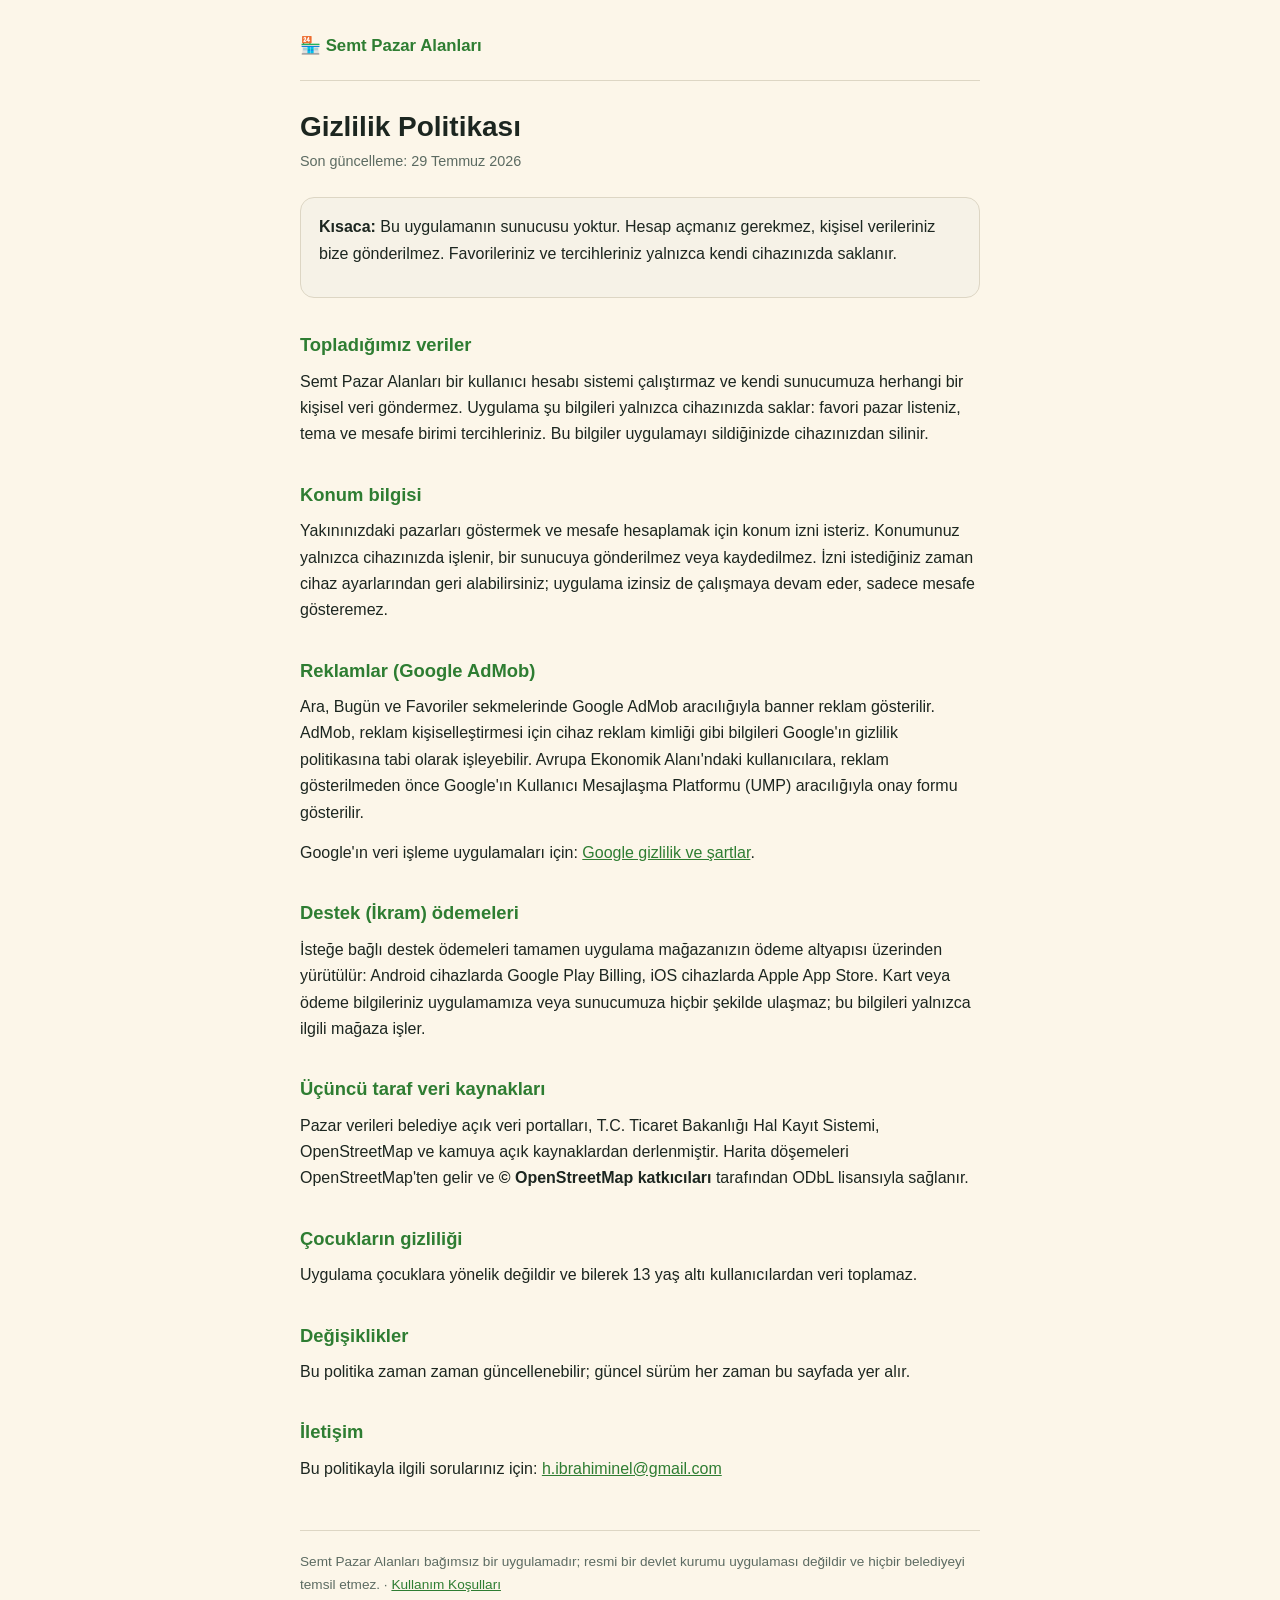
==== gizlilik.html @ 7511837a "Semt Pazar Alanları yasal sayfaları (gizlilik politikası, kullanım koşulları)" ====
<!doctype html>
<html lang="tr">
<head>
<meta charset="utf-8">
<meta name="viewport" content="width=device-width, initial-scale=1">
<title>Gizlilik Politikası — Semt Pazar Alanları</title>
<meta name="description" content="Semt Pazar Alanları uygulamasının gizlilik politikası: toplanan veriler, konum bilgisi, reklamlar ve destek ödemeleri.">
<link rel="stylesheet" href="style.css">
</head>
<body>
<div class="sarmal">

<header class="ust">
  <a class="marka" href="index.html">🏪 Semt Pazar Alanları</a>
</header>

<h1>Gizlilik Politikası</h1>
<p class="tarih">Son güncelleme: 29 Temmuz 2026</p>

<div class="kutu">
  <p><strong>Kısaca:</strong> Bu uygulamanın sunucusu yoktur. Hesap açmanız gerekmez,
  kişisel verileriniz bize gönderilmez. Favorileriniz ve tercihleriniz yalnızca
  kendi cihazınızda saklanır.</p>
</div>

<h2>Topladığımız veriler</h2>
<p>Semt Pazar Alanları bir kullanıcı hesabı sistemi çalıştırmaz ve kendi sunucumuza
herhangi bir kişisel veri göndermez. Uygulama şu bilgileri yalnızca cihazınızda saklar:
favori pazar listeniz, tema ve mesafe birimi tercihleriniz. Bu bilgiler uygulamayı
sildiğinizde cihazınızdan silinir.</p>

<h2>Konum bilgisi</h2>
<p>Yakınınızdaki pazarları göstermek ve mesafe hesaplamak için konum izni isteriz.
Konumunuz yalnızca cihazınızda işlenir, bir sunucuya gönderilmez veya kaydedilmez.
İzni istediğiniz zaman cihaz ayarlarından geri alabilirsiniz; uygulama izinsiz de
çalışmaya devam eder, sadece mesafe gösteremez.</p>

<h2>Reklamlar (Google AdMob)</h2>
<p>Ara, Bugün ve Favoriler sekmelerinde Google AdMob aracılığıyla banner reklam
gösterilir. AdMob, reklam kişiselleştirmesi için cihaz reklam kimliği gibi bilgileri
Google'ın gizlilik politikasına tabi olarak işleyebilir. Avrupa Ekonomik Alanı'ndaki
kullanıcılara, reklam gösterilmeden önce Google'ın Kullanıcı Mesajlaşma Platformu (UMP)
aracılığıyla onay formu gösterilir.</p>
<p>Google'ın veri işleme uygulamaları için:
<a href="https://policies.google.com/technologies/partner-sites" rel="noopener">Google
gizlilik ve şartlar</a>.</p>

<h2>Destek (İkram) ödemeleri</h2>
<p>İsteğe bağlı destek ödemeleri tamamen uygulama mağazanızın ödeme altyapısı üzerinden
yürütülür: Android cihazlarda Google Play Billing, iOS cihazlarda Apple App Store.
Kart veya ödeme bilgileriniz uygulamamıza veya sunucumuza hiçbir şekilde ulaşmaz;
bu bilgileri yalnızca ilgili mağaza işler.</p>

<h2>Üçüncü taraf veri kaynakları</h2>
<p>Pazar verileri belediye açık veri portalları, T.C. Ticaret Bakanlığı Hal Kayıt
Sistemi, OpenStreetMap ve kamuya açık kaynaklardan derlenmiştir. Harita döşemeleri
OpenStreetMap'ten gelir ve <strong>© OpenStreetMap katkıcıları</strong> tarafından
ODbL lisansıyla sağlanır.</p>

<h2>Çocukların gizliliği</h2>
<p>Uygulama çocuklara yönelik değildir ve bilerek 13 yaş altı kullanıcılardan veri
toplamaz.</p>

<h2>Değişiklikler</h2>
<p>Bu politika zaman zaman güncellenebilir; güncel sürüm her zaman bu sayfada yer alır.</p>

<h2>İletişim</h2>
<p>Bu politikayla ilgili sorularınız için:
<a href="mailto:h.ibrahiminel@gmail.com">h.ibrahiminel@gmail.com</a></p>

<footer>
  Semt Pazar Alanları bağımsız bir uygulamadır; resmi bir devlet kurumu uygulaması
  değildir ve hiçbir belediyeyi temsil etmez.
  · <a href="kullanim-kosullari.html">Kullanım Koşulları</a>
</footer>

</div>
</body>
</html>
---- style.css ----
/* Semt Pazar Alanları — mağaza kaydı için yayınlanan yasal sayfaların stili.
   Uygulamanın paletiyle aynı: yeşil marka rengi, krem zemin, ahşap-turuncu aksan. */

:root {
  --yesil: #2e7d32;
  --yesil-canli: #43a047;
  --koyu-yesil: #14301f;
  --turuncu: #e2792e;
  --krem: #f6f2e7;
  --zemin: #fcf6e9;
  --metin: #1c2620;
  --soluk: #5c6b62;
  --kenar: #ddd6c4;
}

@media (prefers-color-scheme: dark) {
  :root {
    --zemin: #0e1d14;
    --krem: #17321f;
    --metin: #e8efe9;
    --soluk: #9aa79e;
    --kenar: #24422e;
    --yesil: #7cc47f;
  }
}

* { box-sizing: border-box; }

body {
  margin: 0;
  padding: 0;
  background: var(--zemin);
  color: var(--metin);
  font-family: -apple-system, BlinkMacSystemFont, "Segoe UI", Roboto,
    "Helvetica Neue", Arial, sans-serif;
  line-height: 1.65;
  -webkit-text-size-adjust: 100%;
}

.sarmal {
  max-width: 720px;
  margin: 0 auto;
  padding: 32px 20px 64px;
}

header.ust {
  border-bottom: 1px solid var(--kenar);
  padding-bottom: 20px;
  margin-bottom: 28px;
}

header.ust .marka {
  display: flex;
  align-items: center;
  gap: 10px;
  font-weight: 700;
  color: var(--yesil);
  text-decoration: none;
  font-size: 1.05rem;
}

h1 {
  font-size: 1.75rem;
  line-height: 1.25;
  margin: 18px 0 6px;
}

h2 {
  font-size: 1.15rem;
  margin: 32px 0 8px;
  color: var(--yesil);
}

.tarih {
  color: var(--soluk);
  font-size: 0.9rem;
  margin: 0;
}

p { margin: 0 0 14px; }

a { color: var(--yesil); }

.kutu {
  background: var(--krem);
  border: 1px solid var(--kenar);
  border-radius: 14px;
  padding: 16px 18px;
  margin: 24px 0;
}

.kutu.vurgu {
  border-color: var(--turuncu);
  background: color-mix(in srgb, var(--turuncu) 8%, var(--krem));
}

.baglantilar {
  list-style: none;
  padding: 0;
  margin: 24px 0 0;
}

.baglantilar li { margin-bottom: 10px; }

.baglantilar a {
  display: block;
  padding: 14px 16px;
  background: var(--krem);
  border: 1px solid var(--kenar);
  border-radius: 12px;
  text-decoration: none;
  font-weight: 600;
}

.baglantilar a:hover { border-color: var(--yesil); }

footer {
  margin-top: 48px;
  padding-top: 20px;
  border-top: 1px solid var(--kenar);
  color: var(--soluk);
  font-size: 0.85rem;
}
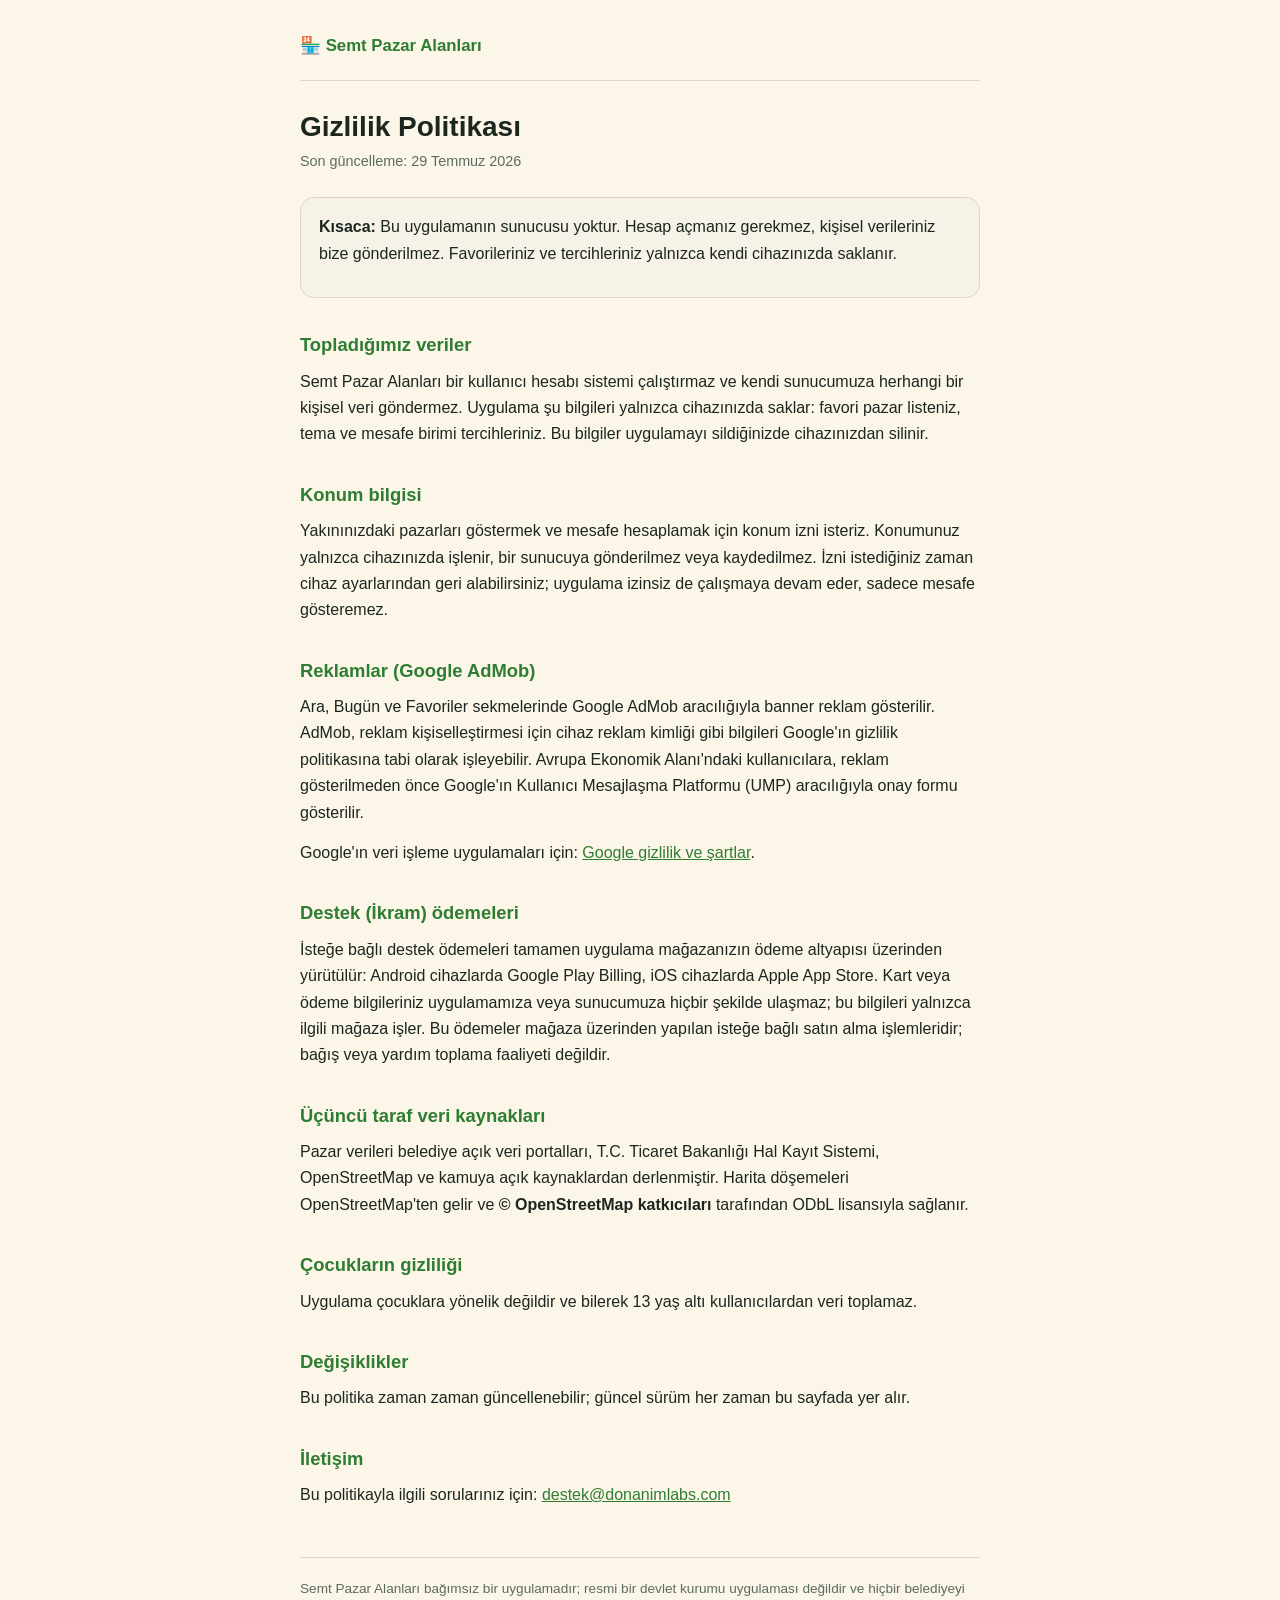
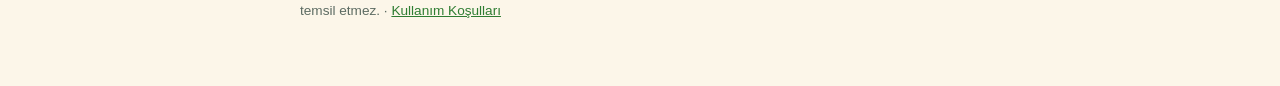
==== commit 7fe85571: "İletişim adresi destek@donanimlabs.com; destek ödemesi metni yasal olarak netleştirildi" ====
--- a/gizlilik.html
+++ b/gizlilik.html
@@ -49,7 +49,8 @@
 <p>İsteğe bağlı destek ödemeleri tamamen uygulama mağazanızın ödeme altyapısı üzerinden
 yürütülür: Android cihazlarda Google Play Billing, iOS cihazlarda Apple App Store.
 Kart veya ödeme bilgileriniz uygulamamıza veya sunucumuza hiçbir şekilde ulaşmaz;
-bu bilgileri yalnızca ilgili mağaza işler.</p>
+bu bilgileri yalnızca ilgili mağaza işler. Bu ödemeler mağaza üzerinden yapılan
+isteğe bağlı satın alma işlemleridir; bağış veya yardım toplama faaliyeti değildir.</p>
 
 <h2>Üçüncü taraf veri kaynakları</h2>
 <p>Pazar verileri belediye açık veri portalları, T.C. Ticaret Bakanlığı Hal Kayıt
@@ -66,7 +67,7 @@
 
 <h2>İletişim</h2>
 <p>Bu politikayla ilgili sorularınız için:
-<a href="mailto:h.ibrahiminel@gmail.com">h.ibrahiminel@gmail.com</a></p>
+<a href="mailto:destek@donanimlabs.com">destek@donanimlabs.com</a></p>
 
 <footer>
   Semt Pazar Alanları bağımsız bir uygulamadır; resmi bir devlet kurumu uygulaması
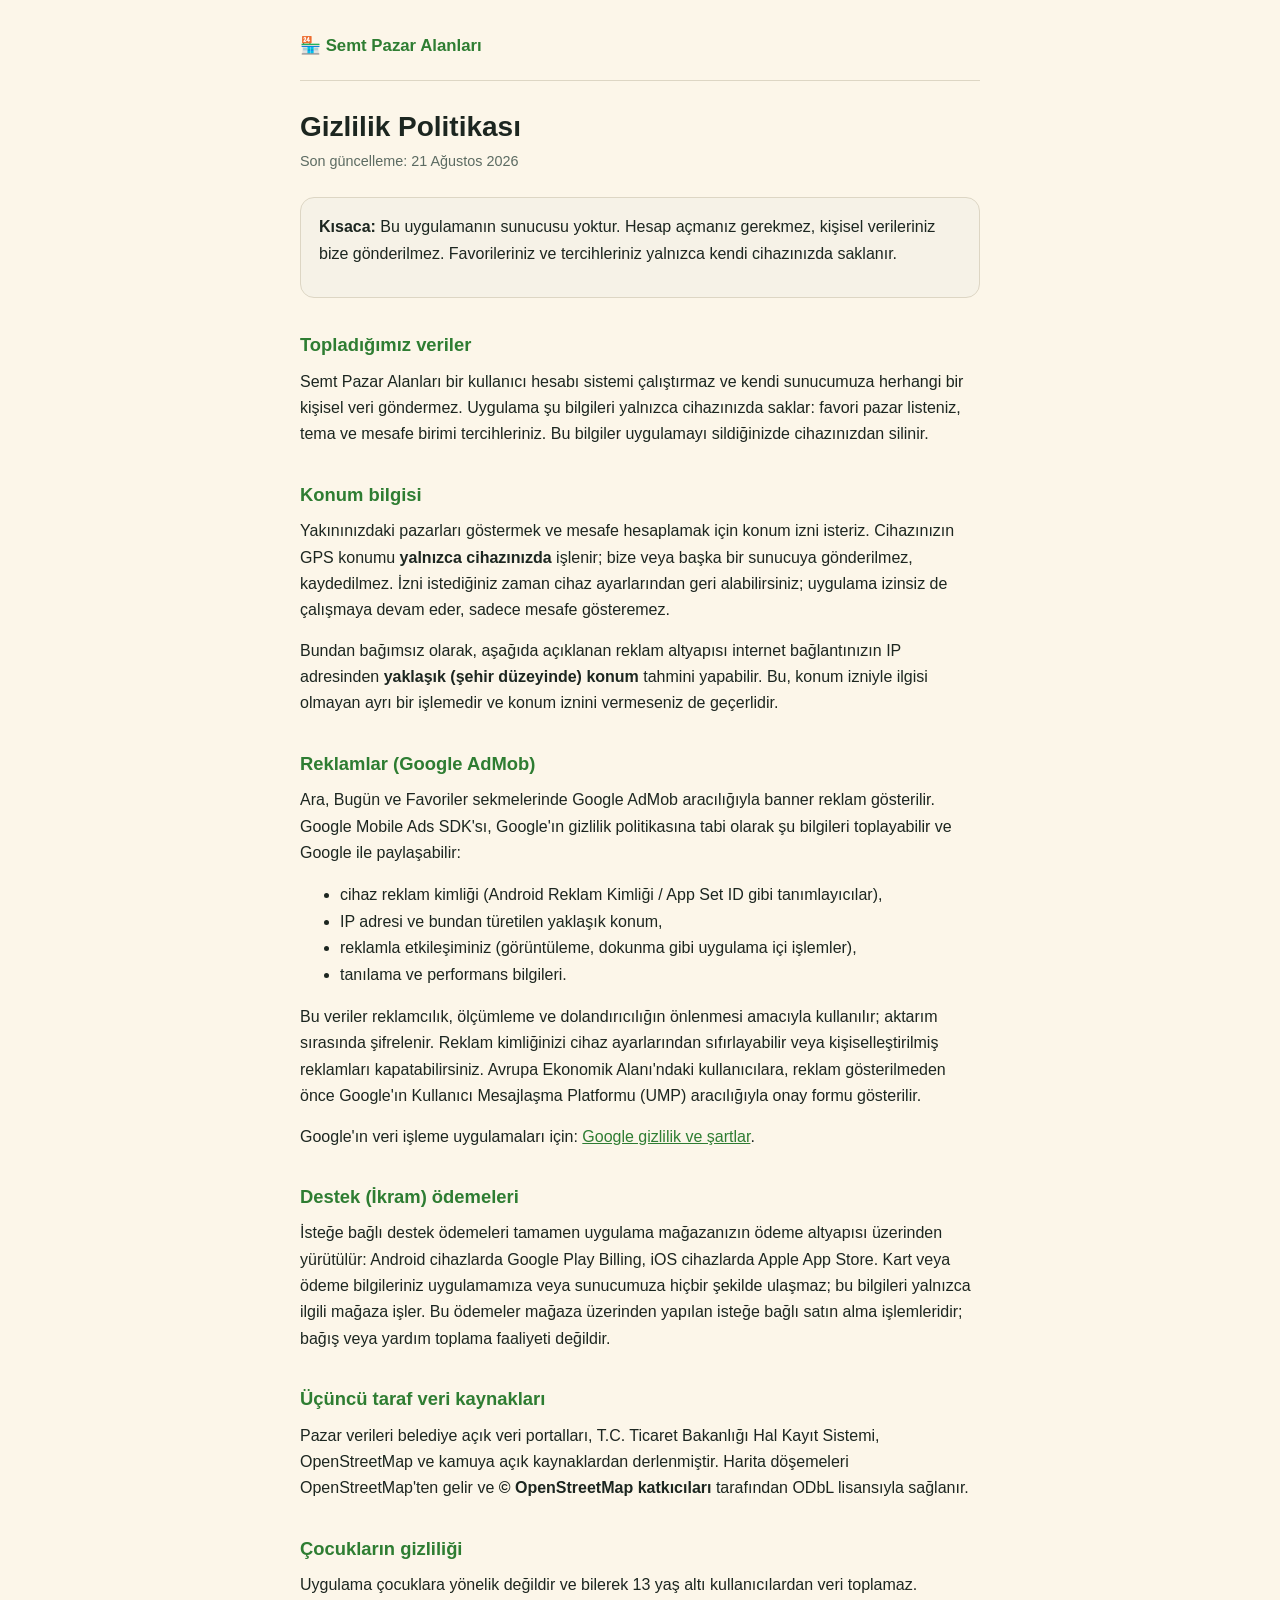
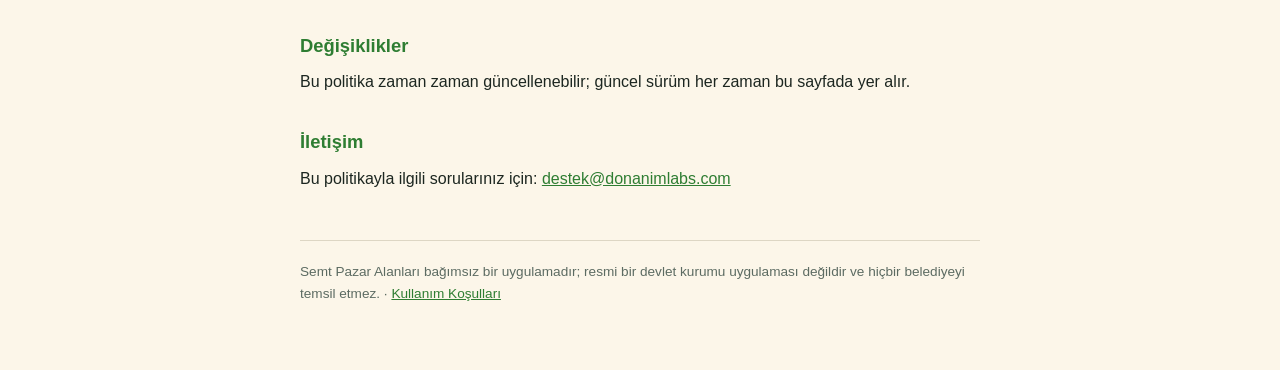
==== commit 80f1246f: "Yasal sayfalar ana repodan senkronlandı" ====
--- a/gizlilik.html
+++ b/gizlilik.html
@@ -15,7 +15,7 @@
 </header>
 
 <h1>Gizlilik Politikası</h1>
-<p class="tarih">Son güncelleme: 29 Temmuz 2026</p>
+<p class="tarih">Son güncelleme: 21 Ağustos 2026</p>
 
 <div class="kutu">
   <p><strong>Kısaca:</strong> Bu uygulamanın sunucusu yoktur. Hesap açmanız gerekmez,
@@ -31,16 +31,30 @@
 
 <h2>Konum bilgisi</h2>
 <p>Yakınınızdaki pazarları göstermek ve mesafe hesaplamak için konum izni isteriz.
-Konumunuz yalnızca cihazınızda işlenir, bir sunucuya gönderilmez veya kaydedilmez.
-İzni istediğiniz zaman cihaz ayarlarından geri alabilirsiniz; uygulama izinsiz de
-çalışmaya devam eder, sadece mesafe gösteremez.</p>
+Cihazınızın GPS konumu <strong>yalnızca cihazınızda</strong> işlenir; bize veya
+başka bir sunucuya gönderilmez, kaydedilmez. İzni istediğiniz zaman cihaz
+ayarlarından geri alabilirsiniz; uygulama izinsiz de çalışmaya devam eder,
+sadece mesafe gösteremez.</p>
+<p>Bundan bağımsız olarak, aşağıda açıklanan reklam altyapısı internet
+bağlantınızın IP adresinden <strong>yaklaşık (şehir düzeyinde) konum</strong>
+tahmini yapabilir. Bu, konum izniyle ilgisi olmayan ayrı bir işlemedir ve konum
+iznini vermeseniz de geçerlidir.</p>
 
 <h2>Reklamlar (Google AdMob)</h2>
 <p>Ara, Bugün ve Favoriler sekmelerinde Google AdMob aracılığıyla banner reklam
-gösterilir. AdMob, reklam kişiselleştirmesi için cihaz reklam kimliği gibi bilgileri
-Google'ın gizlilik politikasına tabi olarak işleyebilir. Avrupa Ekonomik Alanı'ndaki
-kullanıcılara, reklam gösterilmeden önce Google'ın Kullanıcı Mesajlaşma Platformu (UMP)
-aracılığıyla onay formu gösterilir.</p>
+gösterilir. Google Mobile Ads SDK'sı, Google'ın gizlilik politikasına tabi olarak
+şu bilgileri toplayabilir ve Google ile paylaşabilir:</p>
+<ul>
+  <li>cihaz reklam kimliği (Android Reklam Kimliği / App Set ID gibi tanımlayıcılar),</li>
+  <li>IP adresi ve bundan türetilen yaklaşık konum,</li>
+  <li>reklamla etkileşiminiz (görüntüleme, dokunma gibi uygulama içi işlemler),</li>
+  <li>tanılama ve performans bilgileri.</li>
+</ul>
+<p>Bu veriler reklamcılık, ölçümleme ve dolandırıcılığın önlenmesi amacıyla
+kullanılır; aktarım sırasında şifrelenir. Reklam kimliğinizi cihaz ayarlarından
+sıfırlayabilir veya kişiselleştirilmiş reklamları kapatabilirsiniz. Avrupa Ekonomik
+Alanı'ndaki kullanıcılara, reklam gösterilmeden önce Google'ın Kullanıcı Mesajlaşma
+Platformu (UMP) aracılığıyla onay formu gösterilir.</p>
 <p>Google'ın veri işleme uygulamaları için:
 <a href="https://policies.google.com/technologies/partner-sites" rel="noopener">Google
 gizlilik ve şartlar</a>.</p>
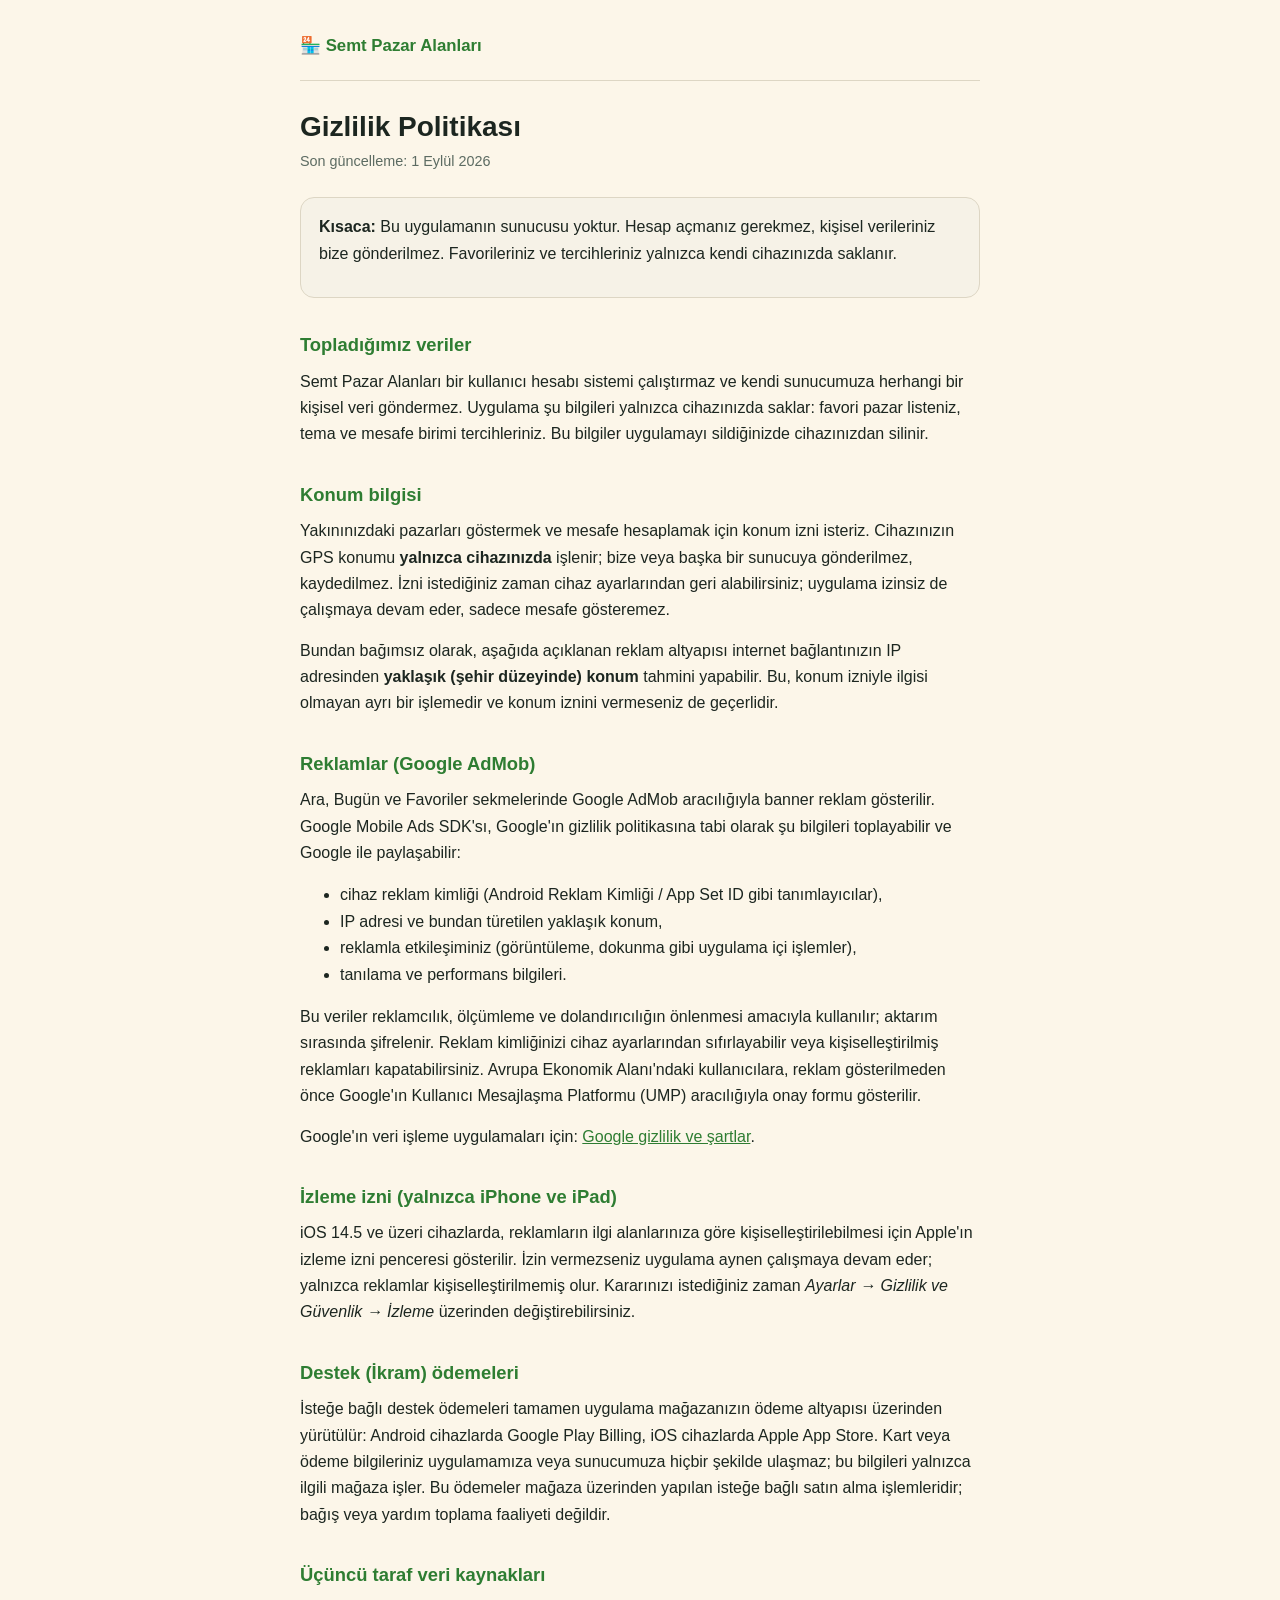
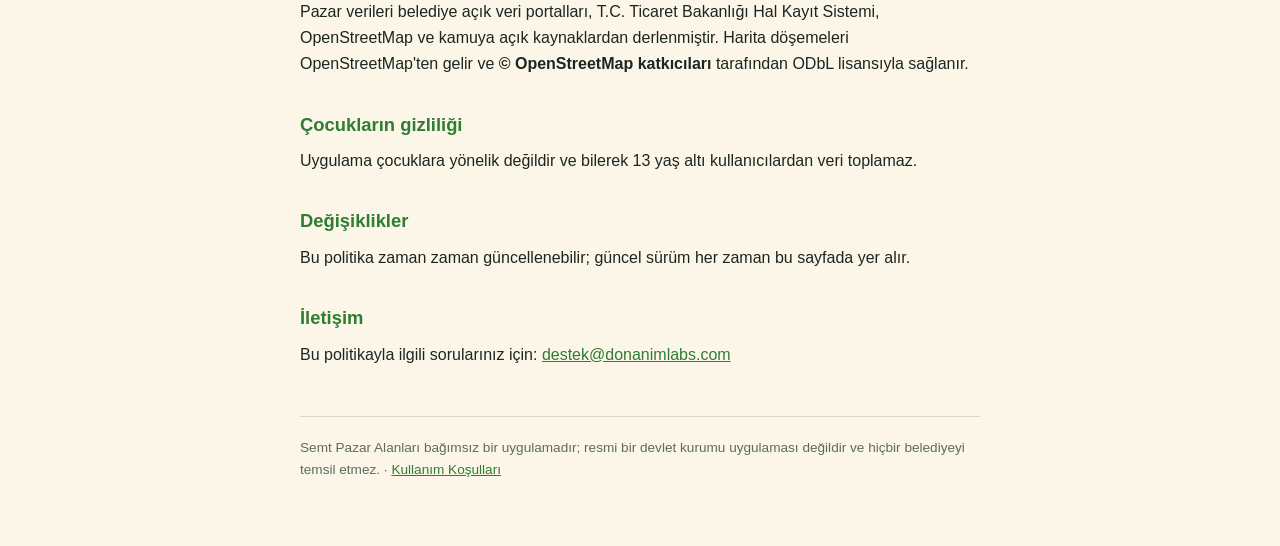
==== commit 320d8554: "iOS izleme izni (ATT) bölümü eklendi" ====
--- a/gizlilik.html
+++ b/gizlilik.html
@@ -15,7 +15,7 @@
 </header>
 
 <h1>Gizlilik Politikası</h1>
-<p class="tarih">Son güncelleme: 21 Ağustos 2026</p>
+<p class="tarih">Son güncelleme: 1 Eylül 2026</p>
 
 <div class="kutu">
   <p><strong>Kısaca:</strong> Bu uygulamanın sunucusu yoktur. Hesap açmanız gerekmez,
@@ -59,6 +59,14 @@
 <a href="https://policies.google.com/technologies/partner-sites" rel="noopener">Google
 gizlilik ve şartlar</a>.</p>
 
+<h2>İzleme izni (yalnızca iPhone ve iPad)</h2>
+<p>iOS 14.5 ve üzeri cihazlarda, reklamların ilgi alanlarınıza göre
+kişiselleştirilebilmesi için Apple'ın izleme izni penceresi gösterilir. İzin
+vermezseniz uygulama aynen çalışmaya devam eder; yalnızca reklamlar
+kişiselleştirilmemiş olur. Kararınızı istediğiniz zaman
+<em>Ayarlar &rarr; Gizlilik ve Güvenlik &rarr; İzleme</em> üzerinden
+değiştirebilirsiniz.</p>
+
 <h2>Destek (İkram) ödemeleri</h2>
 <p>İsteğe bağlı destek ödemeleri tamamen uygulama mağazanızın ödeme altyapısı üzerinden
 yürütülür: Android cihazlarda Google Play Billing, iOS cihazlarda Apple App Store.
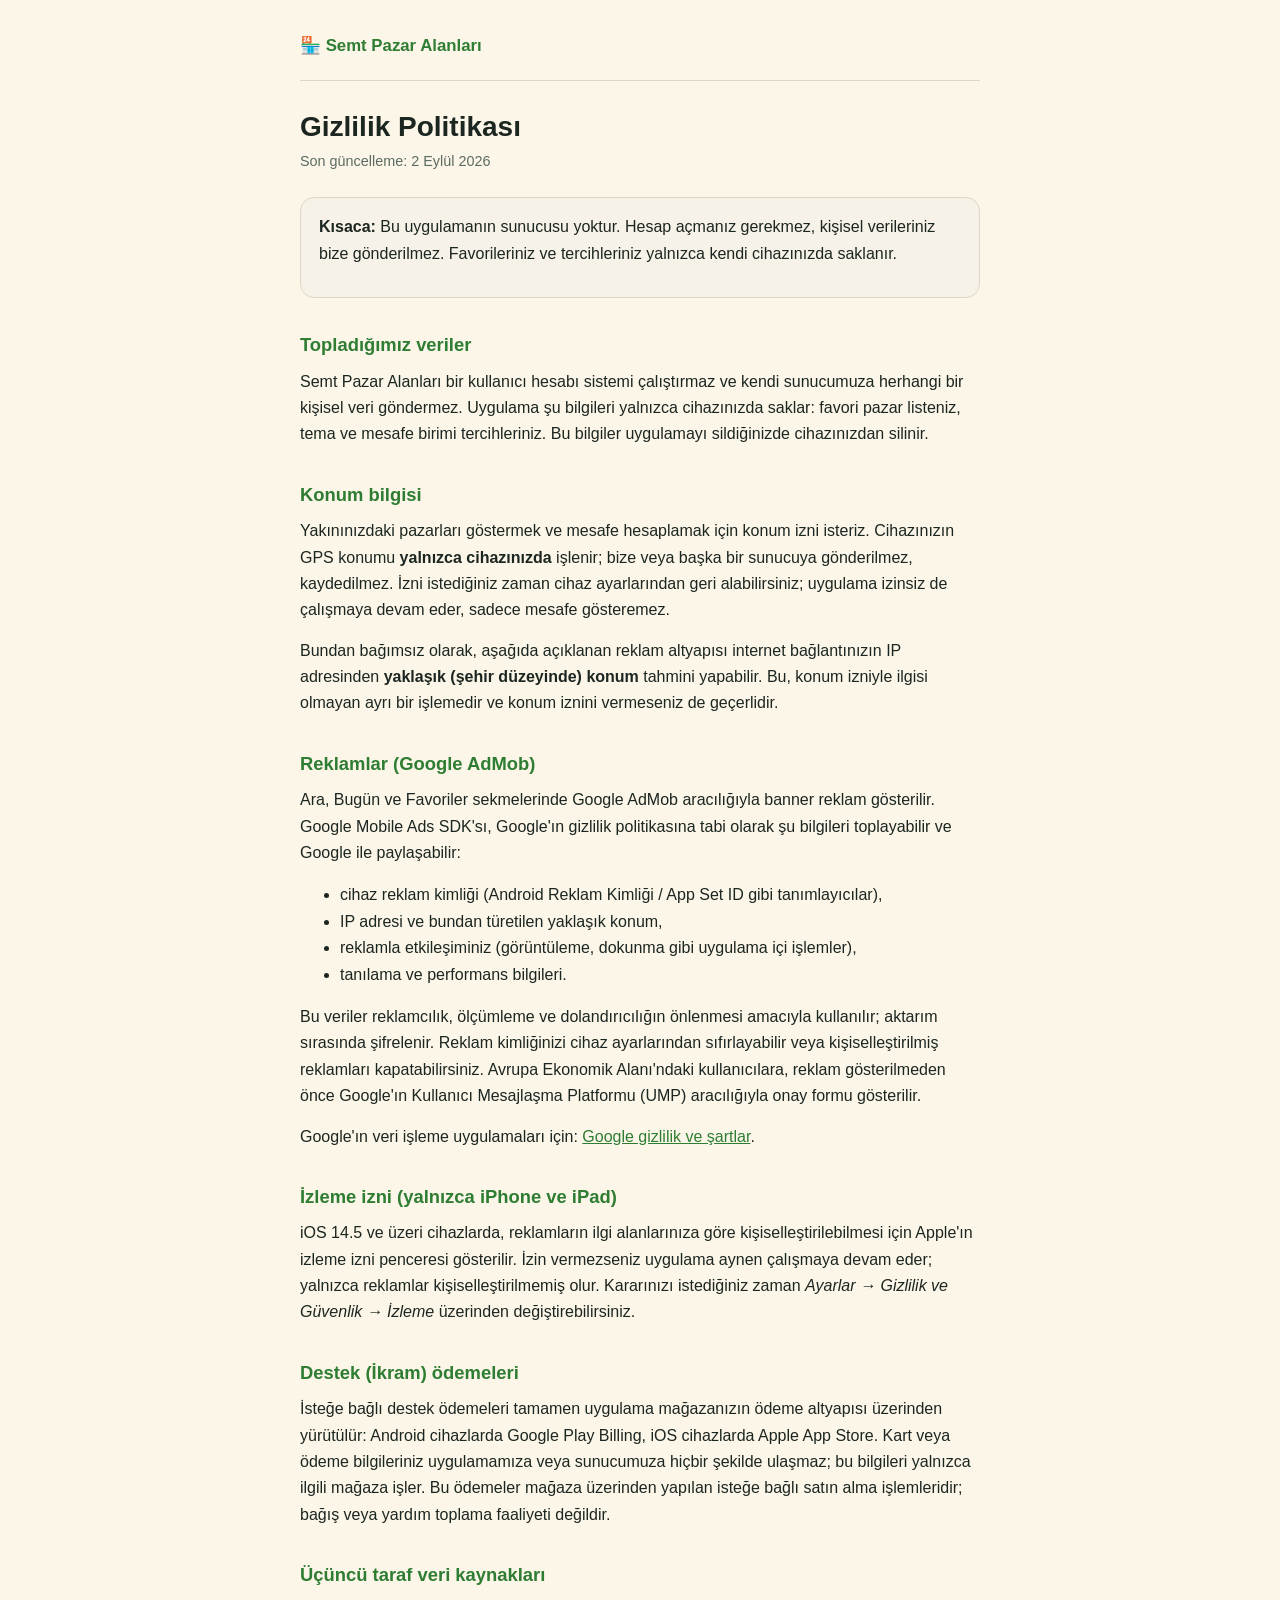
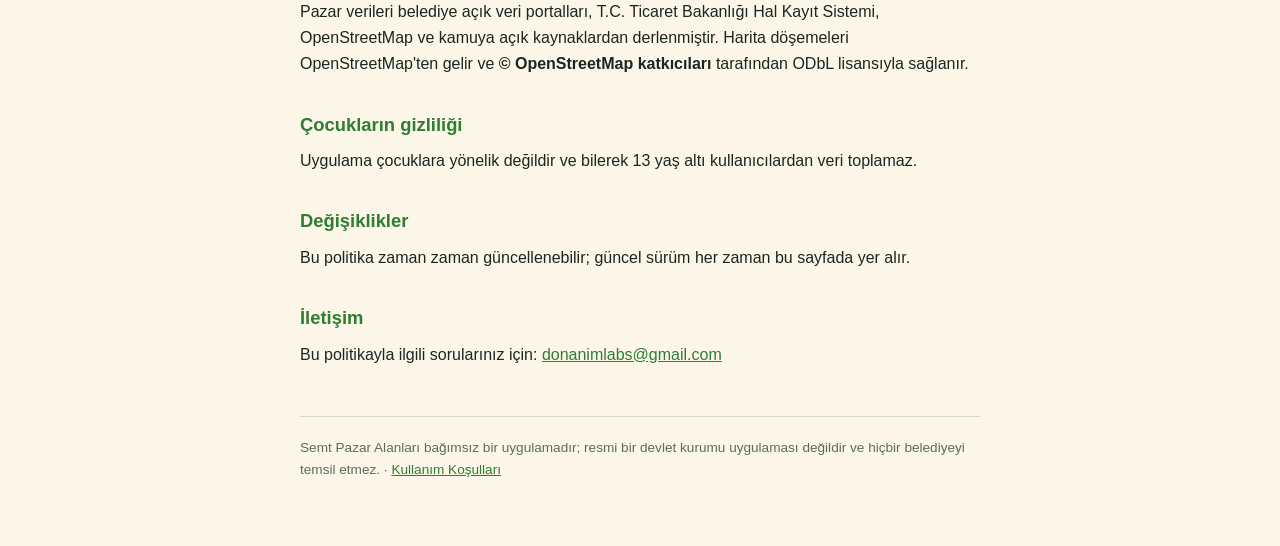
==== commit d628a943: "İletişim adresi donanimlabs@gmail.com olarak güncellendi" ====
--- a/gizlilik.html
+++ b/gizlilik.html
@@ -15,7 +15,7 @@
 </header>
 
 <h1>Gizlilik Politikası</h1>
-<p class="tarih">Son güncelleme: 1 Eylül 2026</p>
+<p class="tarih">Son güncelleme: 2 Eylül 2026</p>
 
 <div class="kutu">
   <p><strong>Kısaca:</strong> Bu uygulamanın sunucusu yoktur. Hesap açmanız gerekmez,
@@ -89,7 +89,7 @@
 
 <h2>İletişim</h2>
 <p>Bu politikayla ilgili sorularınız için:
-<a href="mailto:destek@donanimlabs.com">destek@donanimlabs.com</a></p>
+<a href="mailto:donanimlabs@gmail.com">donanimlabs@gmail.com</a></p>
 
 <footer>
   Semt Pazar Alanları bağımsız bir uygulamadır; resmi bir devlet kurumu uygulaması
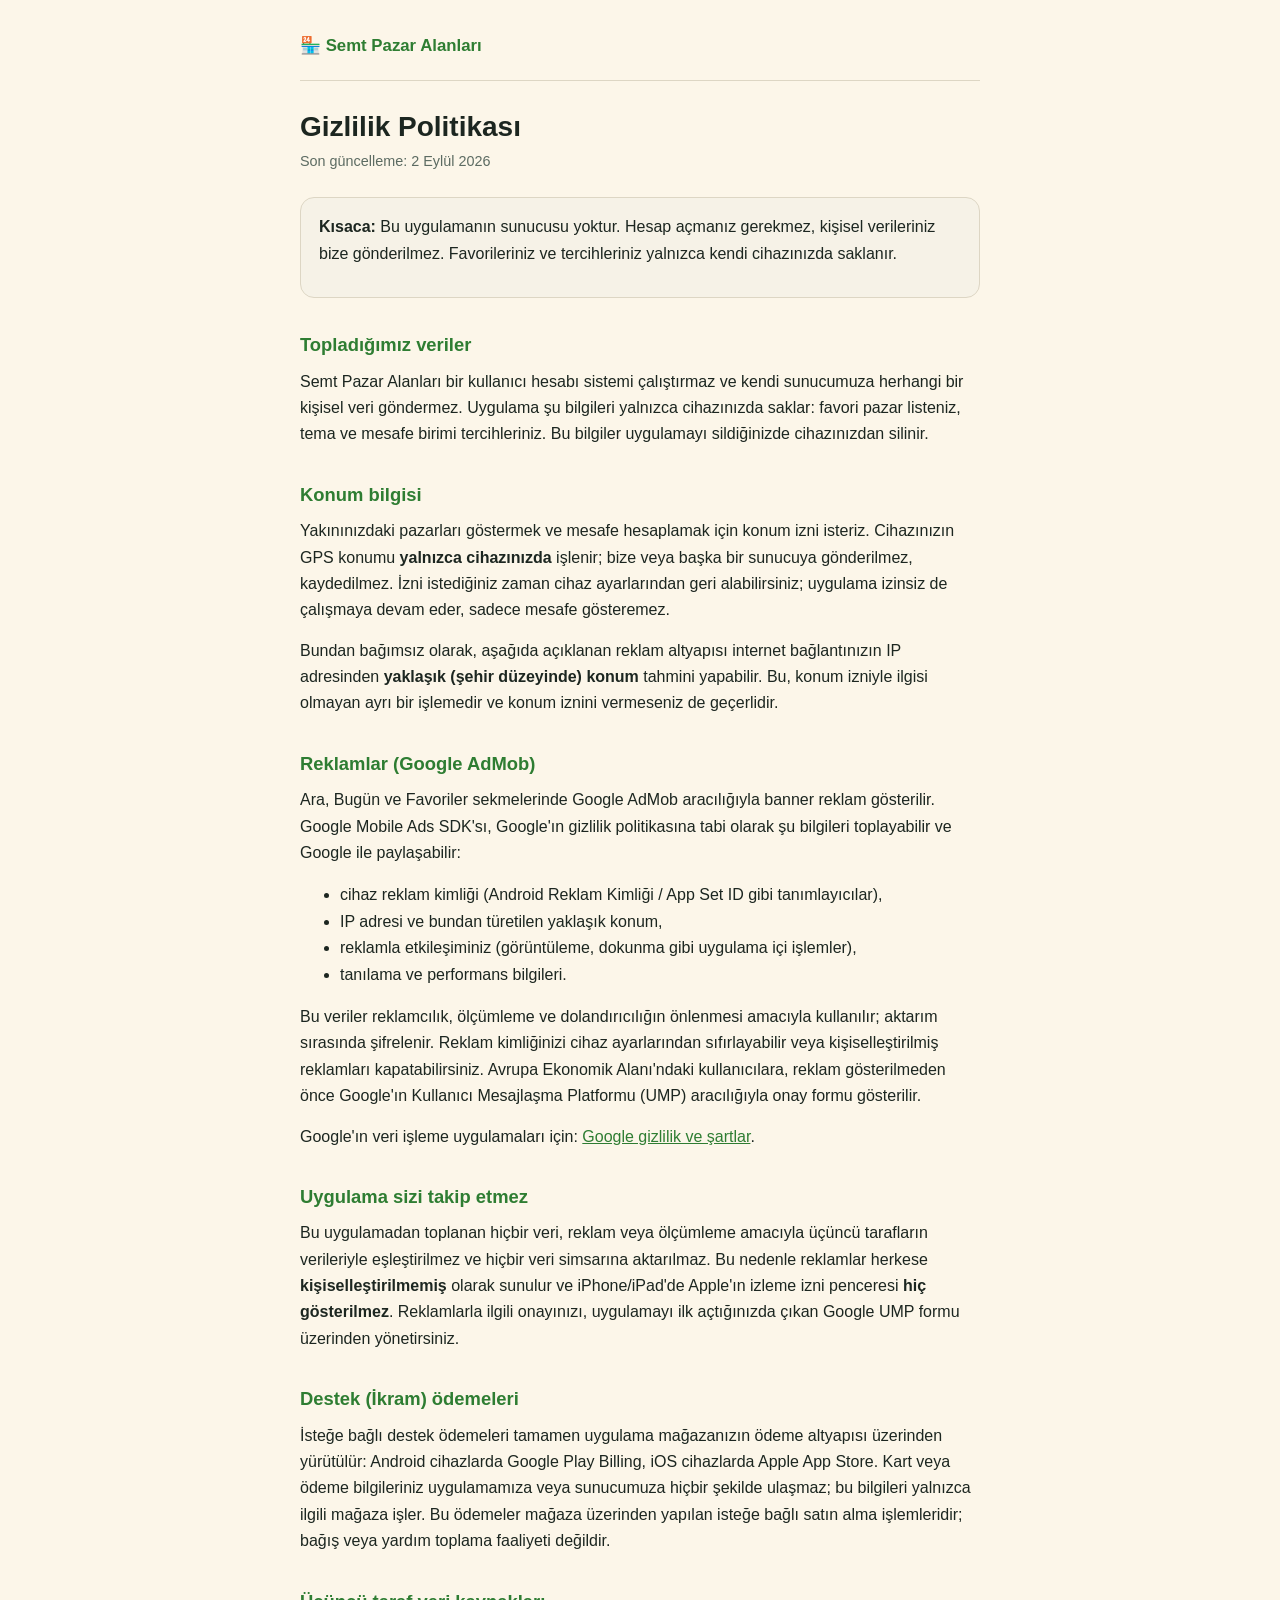
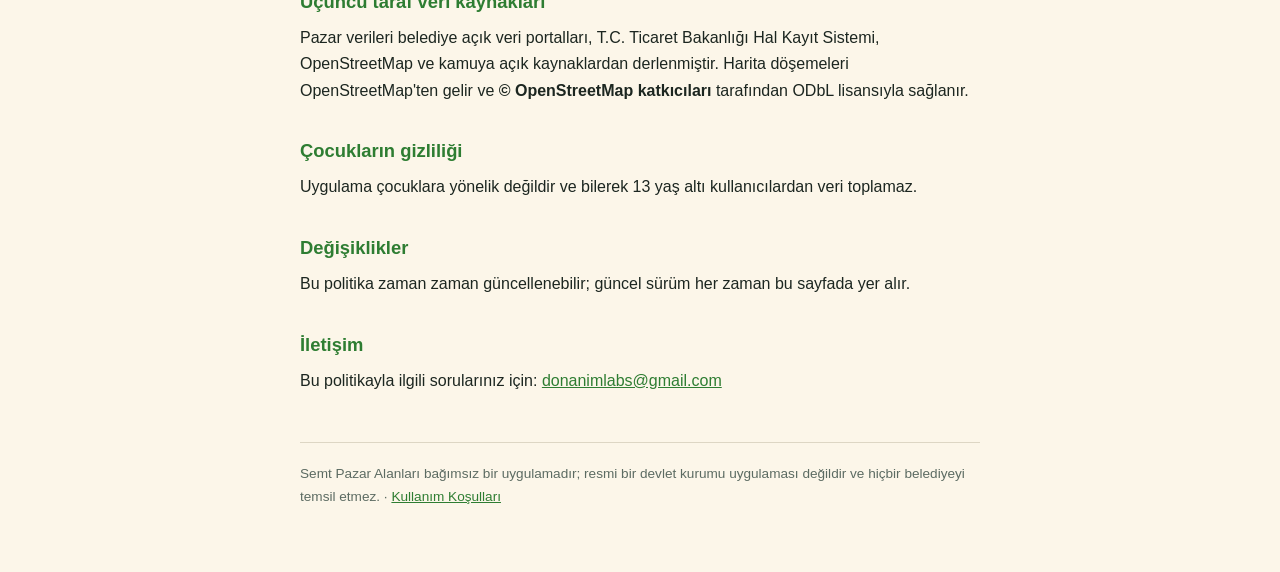
==== commit cae23dde: "Gizlilik: kaldırılan ATT izleme izni bölümü çıkarıldı, 'uygulama sizi takip etmez' eklendi" ====
--- a/gizlilik.html
+++ b/gizlilik.html
@@ -59,13 +59,13 @@
 <a href="https://policies.google.com/technologies/partner-sites" rel="noopener">Google
 gizlilik ve şartlar</a>.</p>
 
-<h2>İzleme izni (yalnızca iPhone ve iPad)</h2>
-<p>iOS 14.5 ve üzeri cihazlarda, reklamların ilgi alanlarınıza göre
-kişiselleştirilebilmesi için Apple'ın izleme izni penceresi gösterilir. İzin
-vermezseniz uygulama aynen çalışmaya devam eder; yalnızca reklamlar
-kişiselleştirilmemiş olur. Kararınızı istediğiniz zaman
-<em>Ayarlar &rarr; Gizlilik ve Güvenlik &rarr; İzleme</em> üzerinden
-değiştirebilirsiniz.</p>
+<h2>Uygulama sizi takip etmez</h2>
+<p>Bu uygulamadan toplanan hiçbir veri, reklam veya ölçümleme amacıyla üçüncü
+tarafların verileriyle eşleştirilmez ve hiçbir veri simsarına aktarılmaz.
+Bu nedenle reklamlar herkese <strong>kişiselleştirilmemiş</strong> olarak
+sunulur ve iPhone/iPad'de Apple'ın izleme izni penceresi <strong>hiç
+gösterilmez</strong>. Reklamlarla ilgili onayınızı, uygulamayı ilk açtığınızda
+çıkan Google UMP formu üzerinden yönetirsiniz.</p>
 
 <h2>Destek (İkram) ödemeleri</h2>
 <p>İsteğe bağlı destek ödemeleri tamamen uygulama mağazanızın ödeme altyapısı üzerinden
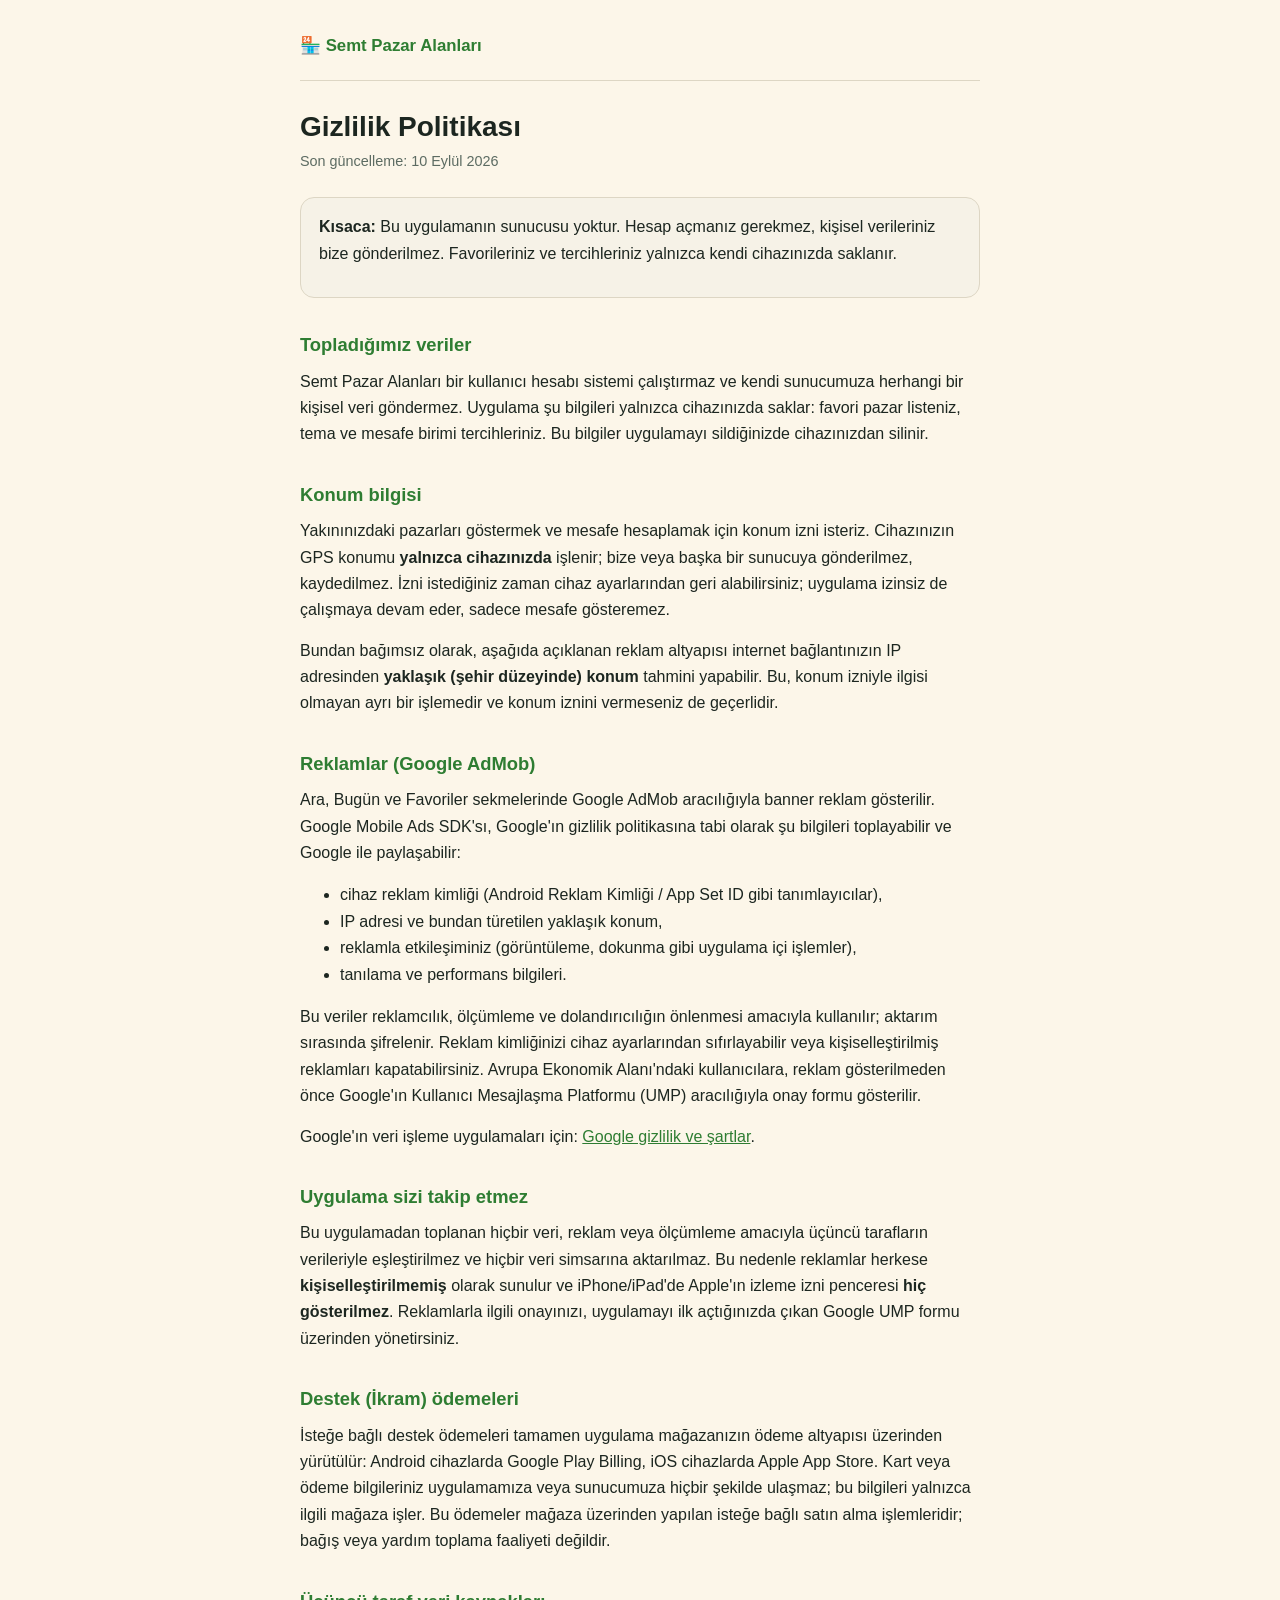
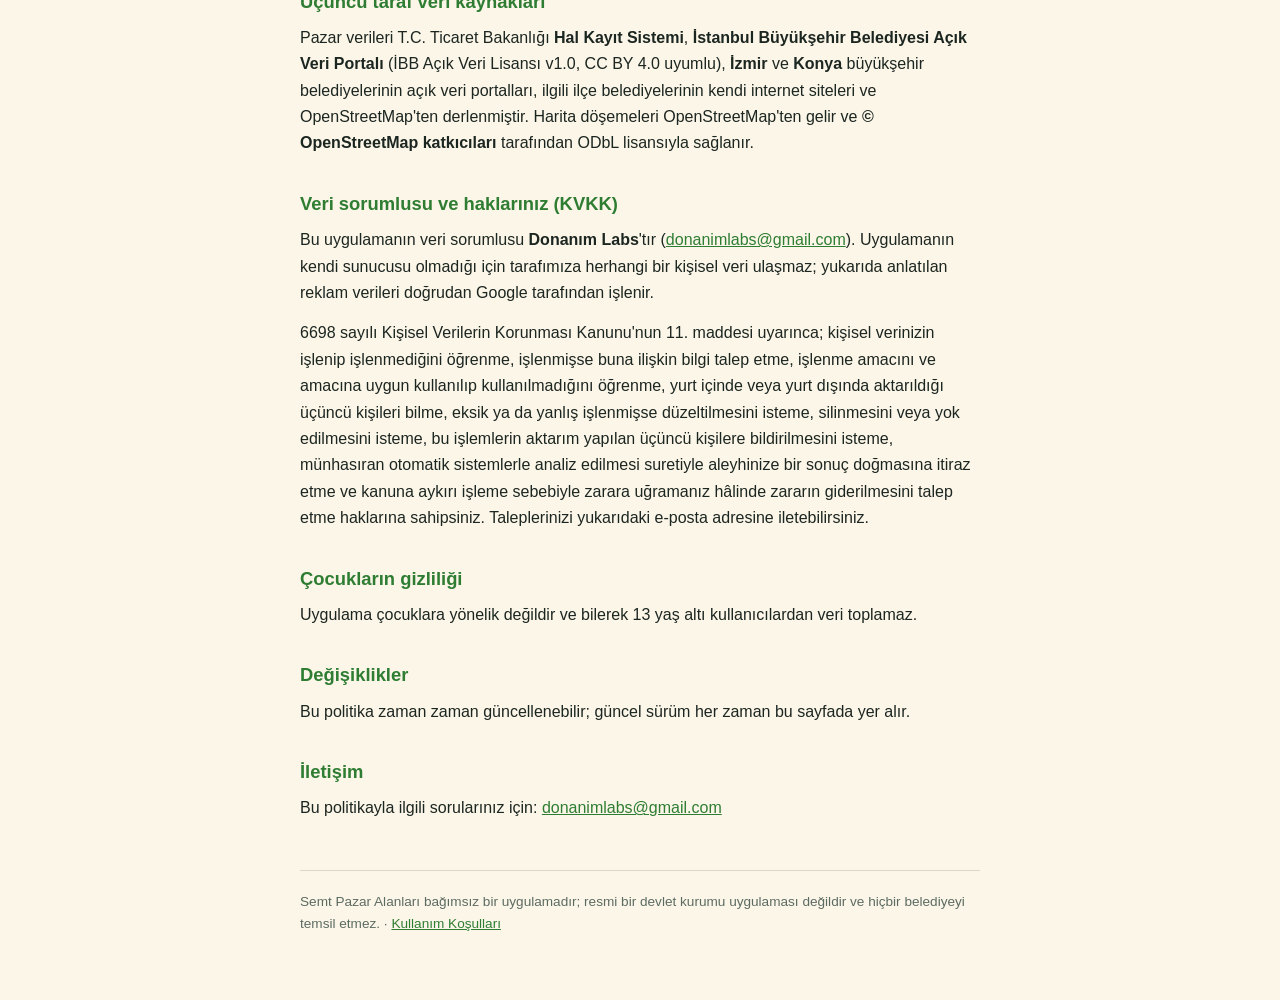
==== commit 1409a42a: "KVKK hakları eklendi, tarih ve kaynak paragrafı güncellendi" ====
--- a/gizlilik.html
+++ b/gizlilik.html
@@ -15,7 +15,7 @@
 </header>
 
 <h1>Gizlilik Politikası</h1>
-<p class="tarih">Son güncelleme: 2 Eylül 2026</p>
+<p class="tarih">Son güncelleme: 10 Eylül 2026</p>
 
 <div class="kutu">
   <p><strong>Kısaca:</strong> Bu uygulamanın sunucusu yoktur. Hesap açmanız gerekmez,
@@ -75,10 +75,29 @@
 isteğe bağlı satın alma işlemleridir; bağış veya yardım toplama faaliyeti değildir.</p>
 
 <h2>Üçüncü taraf veri kaynakları</h2>
-<p>Pazar verileri belediye açık veri portalları, T.C. Ticaret Bakanlığı Hal Kayıt
-Sistemi, OpenStreetMap ve kamuya açık kaynaklardan derlenmiştir. Harita döşemeleri
+<p>Pazar verileri T.C. Ticaret Bakanlığı <strong>Hal Kayıt Sistemi</strong>,
+<strong>İstanbul Büyükşehir Belediyesi Açık Veri Portalı</strong> (İBB Açık Veri
+Lisansı v1.0, CC BY 4.0 uyumlu), <strong>İzmir</strong> ve <strong>Konya</strong>
+büyükşehir belediyelerinin açık veri portalları, ilgili ilçe belediyelerinin
+kendi internet siteleri ve OpenStreetMap'ten derlenmiştir. Harita döşemeleri
 OpenStreetMap'ten gelir ve <strong>© OpenStreetMap katkıcıları</strong> tarafından
 ODbL lisansıyla sağlanır.</p>
+
+<h2>Veri sorumlusu ve haklarınız (KVKK)</h2>
+<p>Bu uygulamanın veri sorumlusu <strong>Donanım Labs</strong>'tır
+(<a href="mailto:donanimlabs@gmail.com">donanimlabs@gmail.com</a>).
+Uygulamanın kendi sunucusu olmadığı için tarafımıza herhangi bir kişisel veri
+ulaşmaz; yukarıda anlatılan reklam verileri doğrudan Google tarafından işlenir.</p>
+<p>6698 sayılı Kişisel Verilerin Korunması Kanunu'nun 11. maddesi uyarınca;
+kişisel verinizin işlenip işlenmediğini öğrenme, işlenmişse buna ilişkin bilgi
+talep etme, işlenme amacını ve amacına uygun kullanılıp kullanılmadığını öğrenme,
+yurt içinde veya yurt dışında aktarıldığı üçüncü kişileri bilme, eksik ya da
+yanlış işlenmişse düzeltilmesini isteme, silinmesini veya yok edilmesini isteme,
+bu işlemlerin aktarım yapılan üçüncü kişilere bildirilmesini isteme, münhasıran
+otomatik sistemlerle analiz edilmesi suretiyle aleyhinize bir sonuç doğmasına
+itiraz etme ve kanuna aykırı işleme sebebiyle zarara uğramanız hâlinde zararın
+giderilmesini talep etme haklarına sahipsiniz. Taleplerinizi yukarıdaki
+e-posta adresine iletebilirsiniz.</p>
 
 <h2>Çocukların gizliliği</h2>
 <p>Uygulama çocuklara yönelik değildir ve bilerek 13 yaş altı kullanıcılardan veri
